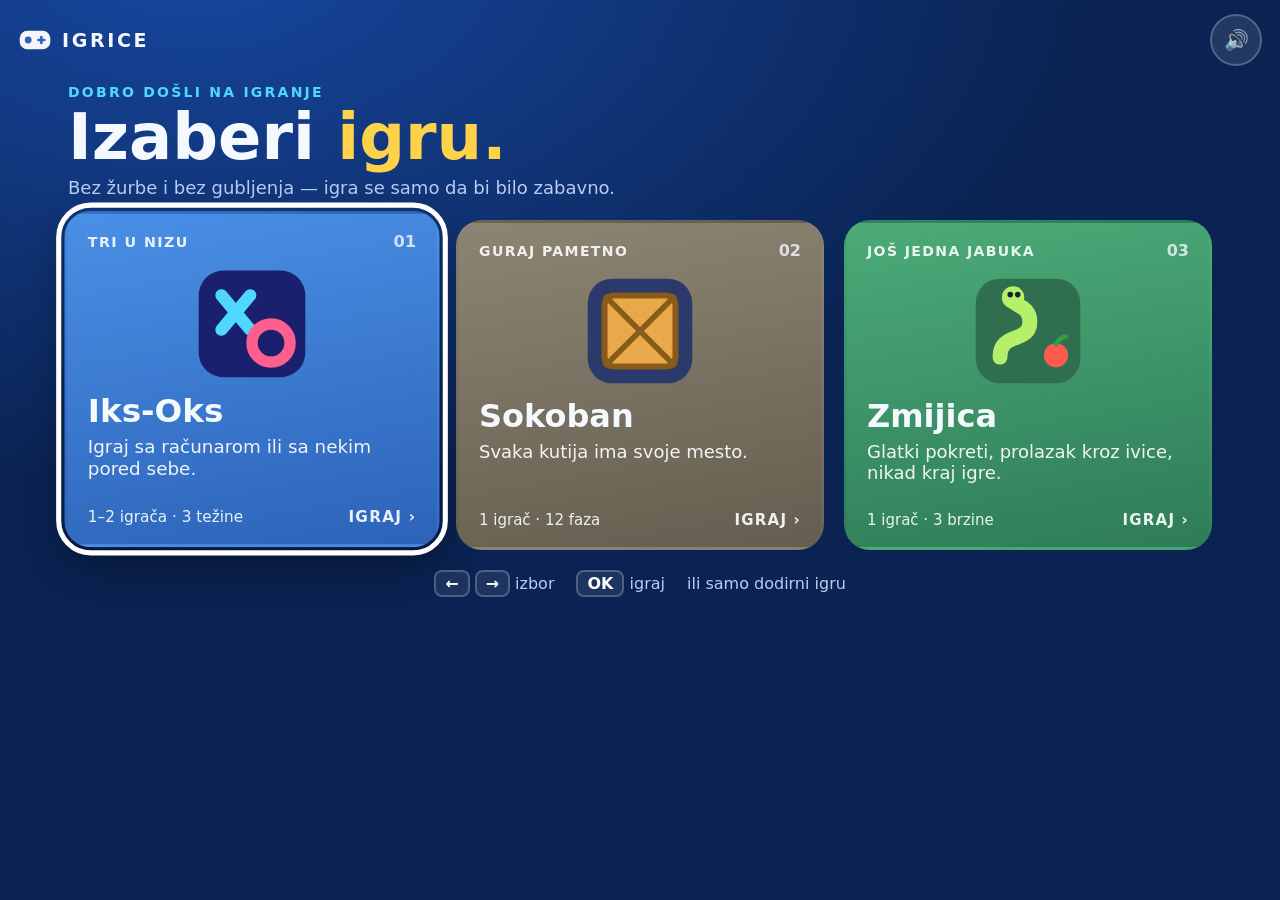
==== igrice/index.html @ b5ca8b9a "Add "igrice" folder with three calm games for kids Index with game picker plus Iks-Oks (1-2 players," ====
<!doctype html>
<html lang="sr-Latn">
<head>
<meta charset="utf-8">
<meta name="viewport" content="width=device-width,initial-scale=1">
<title>Igrice</title>
<link rel="stylesheet" href="common.css">
<style>
  .hero{padding:4px 18px 0;max-width:1180px;width:100%;margin:0 auto}
  .kicker{color:var(--cyan);font-weight:800;letter-spacing:.16em;font-size:14px}
  h1{margin:4px 0 0;font-size:clamp(34px,7vw,64px);line-height:1.05}
  h1 span{color:var(--accent)}
  .sub{color:var(--muted);margin:6px 0 0;font-size:18px}
  .cards{display:grid;grid-template-columns:repeat(3,1fr);gap:20px;max-width:1180px;width:100%;margin:22px auto 0;padding:0 18px}
  a.card{
    color:inherit;text-decoration:none;border-radius:26px;padding:20px 20px 18px;display:flex;flex-direction:column;gap:6px;
    border:3px solid transparent;position:relative;min-height:330px;
    transition:transform .15s,box-shadow .15s;
  }
  a.card:hover,a.card:focus-visible{transform:translateY(-6px) scale(1.02);box-shadow:0 16px 40px rgba(0,0,0,.4)}
  .c1{background:linear-gradient(170deg,#4a90e6,#2c63b8)}
  .c2{background:linear-gradient(170deg,#8d8573,#645e50)}
  .c3{background:linear-gradient(170deg,#4cab78,#2e7c58)}
  .card .tag{font-weight:800;letter-spacing:.1em;font-size:14px;color:rgba(255,255,255,.88)}
  .card .num{position:absolute;right:20px;top:18px;font-weight:800;opacity:.8}
  .card .ico{width:112px;height:112px;margin:10px auto 4px}
  .card h2{margin:0;font-size:32px}
  .card p{margin:0;font-size:18px;color:rgba(255,255,255,.92);flex:1}
  .card .meta{display:flex;justify-content:space-between;align-items:center;font-size:15px;color:rgba(255,255,255,.9);margin-top:8px}
  .card .go{font-weight:800;letter-spacing:.08em}
  .keys{margin:24px auto 0;color:var(--muted);display:flex;gap:22px;justify-content:center;flex-wrap:wrap;font-size:16px}
  kbd{border:2px solid var(--line);border-radius:8px;padding:2px 9px;font:inherit;font-weight:800;color:#fff;background:rgba(255,255,255,.08)}
  @media (max-width:860px){
    .cards{grid-template-columns:1fr;gap:14px}
    a.card{min-height:0;display:grid;grid-template-columns:96px 1fr;column-gap:16px;align-items:center}
    .card .tag,.card h2,.card p,.card .meta{grid-column:2}
    .card .ico{grid-column:1;grid-row:1/5;width:88px;height:88px;margin:0}
    .card .num{display:none}
  }
</style>
</head>
<body>
<header class="top">
  <div class="brand">
    <svg viewBox="0 0 40 40" aria-hidden="true"><rect x="2" y="9" width="36" height="22" rx="9" fill="#fff" opacity=".95"/><circle cx="12" cy="20" r="4" fill="#2c63b8"/><rect x="26" y="15" width="3" height="10" rx="1.5" fill="#2c63b8"/><rect x="22.5" y="18.5" width="10" height="3" rx="1.5" fill="#2c63b8"/></svg>
    IGRICE
  </div>
  <div class="grow"></div>
  <button class="btn round" id="snd" type="button">🔊</button>
</header>

<main>
  <div class="hero">
    <div class="kicker">DOBRO DOŠLI NA IGRANJE</div>
    <h1>Izaberi <span>igru.</span></h1>
    <p class="sub">Bez žurbe i bez gubljenja — igra se samo da bi bilo zabavno.</p>
  </div>

  <nav class="cards" aria-label="Igre">
    <a class="card c1" href="iks-oks.html">
      <span class="tag">TRI U NIZU</span><span class="num">01</span>
      <svg class="ico" viewBox="0 0 120 120" aria-hidden="true">
        <rect x="4" y="4" width="112" height="112" rx="26" fill="#1a1f6e"/>
        <path d="M28 30 L58 66 M58 30 L28 66" stroke="#4fd8ff" stroke-width="13" stroke-linecap="round"/>
        <circle cx="80" cy="80" r="20" fill="none" stroke="#ff5f8f" stroke-width="12"/>
      </svg>
      <h2>Iks-Oks</h2>
      <p>Igraj sa računarom ili sa nekim pored sebe.</p>
      <div class="meta"><span>1–2 igrača · 3 težine</span><span class="go">IGRAJ ›</span></div>
    </a>
    <a class="card c2" href="sokoban.html">
      <span class="tag">GURAJ PAMETNO</span><span class="num">02</span>
      <svg class="ico" viewBox="0 0 120 120" aria-hidden="true">
        <rect x="4" y="4" width="112" height="112" rx="26" fill="#2b3a6b"/>
        <rect x="22" y="22" width="76" height="76" rx="10" fill="#e8a94a" stroke="#8a5a1a" stroke-width="6"/>
        <path d="M22 22 L98 98 M98 22 L22 98" stroke="#8a5a1a" stroke-width="6"/>
        <rect x="22" y="22" width="76" height="76" rx="10" fill="none" stroke="#8a5a1a" stroke-width="6"/>
      </svg>
      <h2>Sokoban</h2>
      <p>Svaka kutija ima svoje mesto.</p>
      <div class="meta"><span>1 igrač · 12 faza</span><span class="go">IGRAJ ›</span></div>
    </a>
    <a class="card c3" href="zmijica.html">
      <span class="tag">JOŠ JEDNA JABUKA</span><span class="num">03</span>
      <svg class="ico" viewBox="0 0 120 120" aria-hidden="true">
        <rect x="4" y="4" width="112" height="112" rx="26" fill="#2f6f4f"/>
        <path d="M30 88 C30 60 62 74 62 50 C62 30 40 34 44 24" fill="none" stroke="#b6f06a" stroke-width="16" stroke-linecap="round"/>
        <circle cx="44" cy="24" r="12" fill="#b6f06a"/><circle cx="41" cy="21" r="3" fill="#123"/><circle cx="49" cy="21" r="3" fill="#123"/>
        <circle cx="90" cy="86" r="13" fill="#ff5a4f"/><path d="M90 74 q5-8 11-8" stroke="#2f9e44" stroke-width="5" fill="none" stroke-linecap="round"/>
      </svg>
      <h2>Zmijica</h2>
      <p>Glatki pokreti, prolazak kroz ivice, nikad kraj igre.</p>
      <div class="meta"><span>1 igrač · 3 brzine</span><span class="go">IGRAJ ›</span></div>
    </a>
  </nav>

  <div class="keys">
    <span><kbd>←</kbd> <kbd>→</kbd> izbor</span>
    <span><kbd>OK</kbd> igraj</span>
    <span>ili samo dodirni igru</span>
  </div>
</main>
<script src="common.js"></script>
<script>
  /* Na početku fokus ide na prvu igru, da daljinski odmah radi. */
  TV.onBack=function(){};
  document.addEventListener('DOMContentLoaded',function(){document.querySelector('a.card').focus({preventScroll:true})});
</script>
</body>
</html>
---- igrice/common.css ----
:root{
  --bg1:#0a2352;--bg2:#1747a0;--ink:#f4f8ff;--muted:#b9cdf0;
  --card:#2f63b8;--accent:#ffd24a;--ok:#5fe08a;--pink:#ff7aa8;--cyan:#4fd8ff;
  --panel:rgba(255,255,255,.1);--line:rgba(255,255,255,.22);
}
*{box-sizing:border-box;-webkit-tap-highlight-color:transparent}
html,body{margin:0;min-height:100%}
body{
  background:radial-gradient(1300px 760px at 15% -5%,var(--bg2),var(--bg1) 70%) fixed;
  color:var(--ink);
  font-family:"Trebuchet MS","Segoe UI",system-ui,-apple-system,sans-serif;
  min-height:100vh;display:flex;flex-direction:column;overflow-x:hidden;
}
.top{display:flex;align-items:center;gap:12px;padding:14px 18px;flex-wrap:wrap}
.brand{font-weight:800;letter-spacing:.14em;font-size:clamp(14px,2.2vw,19px);display:flex;align-items:center;gap:10px}
.brand svg{width:34px;height:34px}
.grow{flex:1}
.btn{
  appearance:none;border:2px solid var(--line);background:var(--panel);color:var(--ink);
  font:inherit;font-weight:700;font-size:clamp(16px,2.4vw,20px);
  min-height:52px;padding:10px 20px;border-radius:16px;cursor:pointer;
  display:inline-flex;align-items:center;justify-content:center;gap:8px;text-decoration:none;
  transition:transform .08s,background .15s,border-color .15s;
}
.btn:hover{background:rgba(255,255,255,.18)}
.btn:active{transform:scale(.96)}
.btn.primary{background:var(--accent);color:#2a2100;border-color:#ffe48a}
.btn.primary:hover{background:#ffdf73}
.btn[aria-pressed="true"]{background:#fff;color:#0d2d66;border-color:#fff}
.btn.round{min-width:52px;padding:10px;border-radius:50%}
.btn:focus-visible,a.card:focus-visible,.cell:focus-visible,.lvl:focus-visible{
  outline:5px solid #fff;outline-offset:3px;box-shadow:0 0 0 9px rgba(255,210,74,.55);
}
.sr{position:absolute;width:1px;height:1px;overflow:hidden;clip:rect(0 0 0 0)}
.chips{display:flex;gap:8px;flex-wrap:wrap;align-items:center}
.chips .lbl{color:var(--muted);font-weight:700;margin-right:4px}
.page{flex:1;display:flex;flex-direction:column;align-items:center;gap:14px;padding:6px 16px 28px}
.status{
  font-size:clamp(20px,3.4vw,30px);font-weight:800;text-align:center;min-height:1.4em;
}
.overlay{
  position:fixed;inset:0;background:rgba(5,16,40,.78);display:flex;align-items:center;justify-content:center;
  padding:18px;z-index:20;
}
.overlay[hidden]{display:none}
.sheet{
  background:linear-gradient(180deg,#24539f,#143b7c);border:2px solid var(--line);border-radius:26px;
  padding:24px;max-width:560px;width:100%;display:flex;flex-direction:column;gap:14px;align-items:stretch;
  box-shadow:0 20px 60px rgba(0,0,0,.45);max-height:94vh;overflow:auto;
}
.sheet h2{margin:0;text-align:center;font-size:clamp(24px,4vw,34px)}
.sheet p{margin:0;text-align:center;color:var(--muted);font-size:18px}
.hint{color:var(--muted);font-size:15px;text-align:center}
.pop{animation:pop .28s ease-out}
@keyframes pop{0%{transform:scale(.4);opacity:0}70%{transform:scale(1.12)}100%{transform:scale(1);opacity:1}}
@media (prefers-reduced-motion:reduce){*{animation:none!important;transition:none!important}}
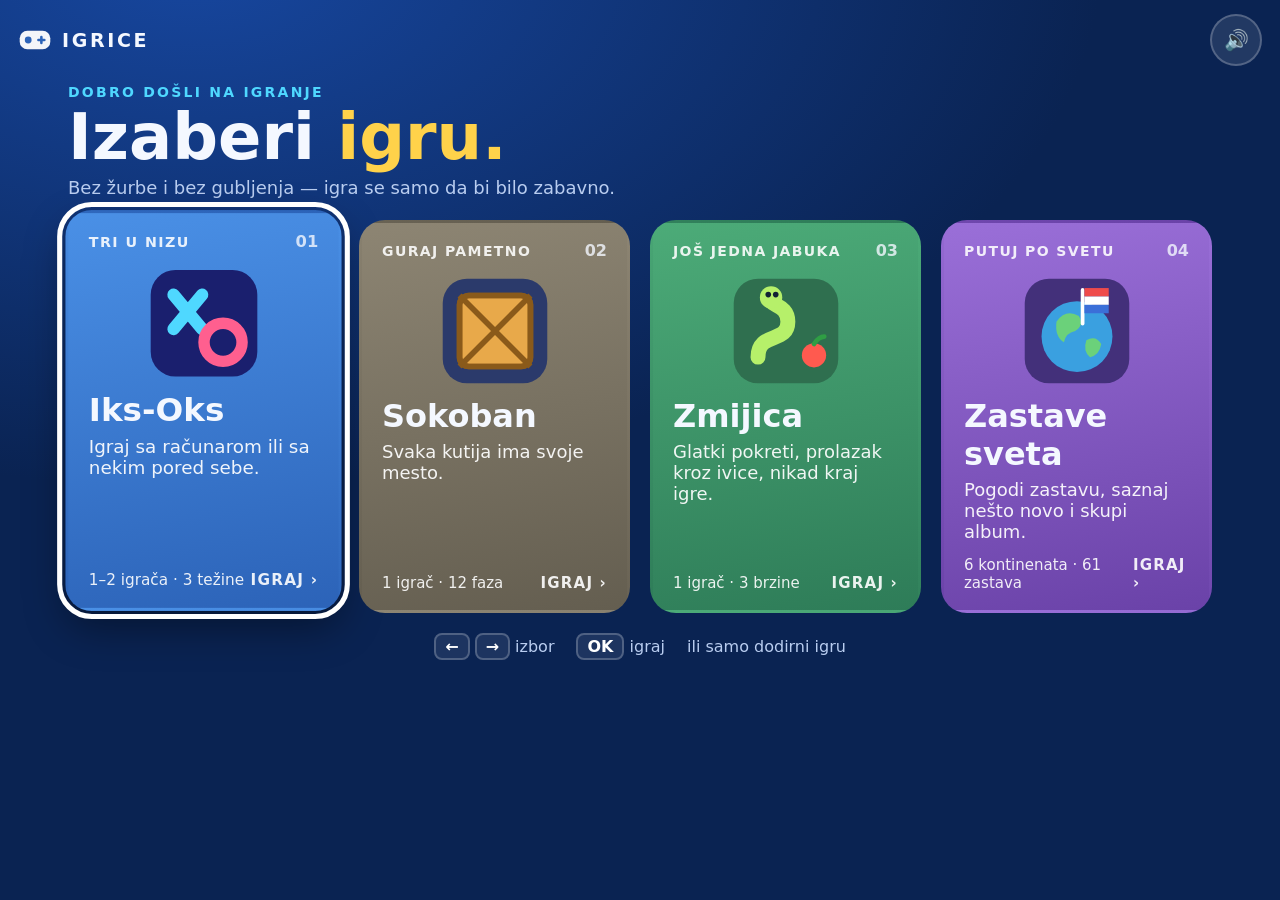
==== commit 6fdf96b9: "Add "Zastave sveta" flag quiz (61 flags, 6 continents) Hand-drawn SVG flags, three question types (n" ====
--- a/igrice/index.html
+++ b/igrice/index.html
@@ -11,7 +11,7 @@
   h1{margin:4px 0 0;font-size:clamp(34px,7vw,64px);line-height:1.05}
   h1 span{color:var(--accent)}
   .sub{color:var(--muted);margin:6px 0 0;font-size:18px}
-  .cards{display:grid;grid-template-columns:repeat(3,1fr);gap:20px;max-width:1180px;width:100%;margin:22px auto 0;padding:0 18px}
+  .cards{display:grid;grid-template-columns:repeat(auto-fit,minmax(250px,1fr));gap:20px;max-width:1180px;width:100%;margin:22px auto 0;padding:0 18px}
   a.card{
     color:inherit;text-decoration:none;border-radius:26px;padding:20px 20px 18px;display:flex;flex-direction:column;gap:6px;
     border:3px solid transparent;position:relative;min-height:330px;
@@ -21,6 +21,7 @@
   .c1{background:linear-gradient(170deg,#4a90e6,#2c63b8)}
   .c2{background:linear-gradient(170deg,#8d8573,#645e50)}
   .c3{background:linear-gradient(170deg,#4cab78,#2e7c58)}
+  .c4{background:linear-gradient(170deg,#9a6fd8,#6a42a8)}
   .card .tag{font-weight:800;letter-spacing:.1em;font-size:14px;color:rgba(255,255,255,.88)}
   .card .num{position:absolute;right:20px;top:18px;font-weight:800;opacity:.8}
   .card .ico{width:112px;height:112px;margin:10px auto 4px}
@@ -92,6 +93,19 @@
       <p>Glatki pokreti, prolazak kroz ivice, nikad kraj igre.</p>
       <div class="meta"><span>1 igrač · 3 brzine</span><span class="go">IGRAJ ›</span></div>
     </a>
+    <a class="card c4" href="zastave.html">
+      <span class="tag">PUTUJ PO SVETU</span><span class="num">04</span>
+      <svg class="ico" viewBox="0 0 120 120" aria-hidden="true">
+        <rect x="4" y="4" width="112" height="112" rx="26" fill="#43307a"/>
+        <circle cx="60" cy="66" r="38" fill="#3aa0e0"/>
+        <path d="M38,50 q10,-14 24,-6 q6,10 -4,16 q-10,2 -12,12 q-10,-6 -8,-22z M70,70 q10,-6 16,4 q-2,12 -12,14 q-8,-6 -4,-18z" fill="#6bd17a"/>
+        <rect x="64" y="14" width="4" height="40" rx="2" fill="#fff"/>
+        <rect x="68" y="14" width="26" height="9" fill="#ef4b4b"/><rect x="68" y="23" width="26" height="9" fill="#fff"/><rect x="68" y="32" width="26" height="9" fill="#3b6fd8"/>
+      </svg>
+      <h2>Zastave sveta</h2>
+      <p>Pogodi zastavu, saznaj nešto novo i skupi album.</p>
+      <div class="meta"><span>6 kontinenata · 61 zastava</span><span class="go">IGRAJ ›</span></div>
+    </a>
   </nav>
 
   <div class="keys">
--- a/igrice/common.css
+++ b/igrice/common.css
@@ -4,6 +4,7 @@
   --panel:rgba(255,255,255,.1);--line:rgba(255,255,255,.22);
 }
 *{box-sizing:border-box;-webkit-tap-highlight-color:transparent}
+html{background:#0a2352}
 html,body{margin:0;min-height:100%}
 body{
   background:radial-gradient(1300px 760px at 15% -5%,var(--bg2),var(--bg1) 70%) fixed;
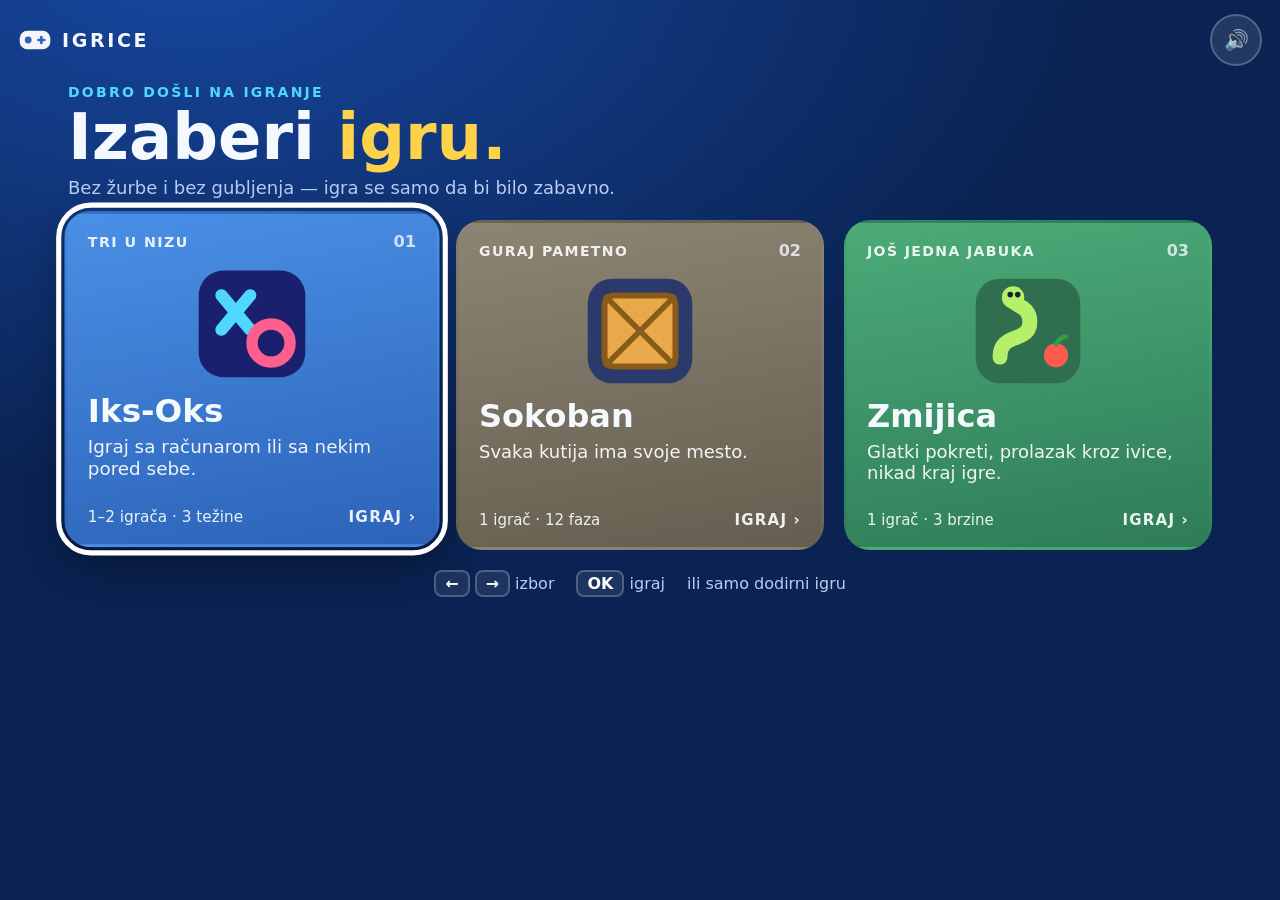
==== commit e9dc52ab: "Remove the flag quiz (zastave) from igrice Reverts the "Zastave sveta" addition on request; it stays" ====
--- a/igrice/index.html
+++ b/igrice/index.html
@@ -11,7 +11,7 @@
   h1{margin:4px 0 0;font-size:clamp(34px,7vw,64px);line-height:1.05}
   h1 span{color:var(--accent)}
   .sub{color:var(--muted);margin:6px 0 0;font-size:18px}
-  .cards{display:grid;grid-template-columns:repeat(auto-fit,minmax(250px,1fr));gap:20px;max-width:1180px;width:100%;margin:22px auto 0;padding:0 18px}
+  .cards{display:grid;grid-template-columns:repeat(3,1fr);gap:20px;max-width:1180px;width:100%;margin:22px auto 0;padding:0 18px}
   a.card{
     color:inherit;text-decoration:none;border-radius:26px;padding:20px 20px 18px;display:flex;flex-direction:column;gap:6px;
     border:3px solid transparent;position:relative;min-height:330px;
@@ -21,7 +21,6 @@
   .c1{background:linear-gradient(170deg,#4a90e6,#2c63b8)}
   .c2{background:linear-gradient(170deg,#8d8573,#645e50)}
   .c3{background:linear-gradient(170deg,#4cab78,#2e7c58)}
-  .c4{background:linear-gradient(170deg,#9a6fd8,#6a42a8)}
   .card .tag{font-weight:800;letter-spacing:.1em;font-size:14px;color:rgba(255,255,255,.88)}
   .card .num{position:absolute;right:20px;top:18px;font-weight:800;opacity:.8}
   .card .ico{width:112px;height:112px;margin:10px auto 4px}
@@ -93,19 +92,6 @@
       <p>Glatki pokreti, prolazak kroz ivice, nikad kraj igre.</p>
       <div class="meta"><span>1 igrač · 3 brzine</span><span class="go">IGRAJ ›</span></div>
     </a>
-    <a class="card c4" href="zastave.html">
-      <span class="tag">PUTUJ PO SVETU</span><span class="num">04</span>
-      <svg class="ico" viewBox="0 0 120 120" aria-hidden="true">
-        <rect x="4" y="4" width="112" height="112" rx="26" fill="#43307a"/>
-        <circle cx="60" cy="66" r="38" fill="#3aa0e0"/>
-        <path d="M38,50 q10,-14 24,-6 q6,10 -4,16 q-10,2 -12,12 q-10,-6 -8,-22z M70,70 q10,-6 16,4 q-2,12 -12,14 q-8,-6 -4,-18z" fill="#6bd17a"/>
-        <rect x="64" y="14" width="4" height="40" rx="2" fill="#fff"/>
-        <rect x="68" y="14" width="26" height="9" fill="#ef4b4b"/><rect x="68" y="23" width="26" height="9" fill="#fff"/><rect x="68" y="32" width="26" height="9" fill="#3b6fd8"/>
-      </svg>
-      <h2>Zastave sveta</h2>
-      <p>Pogodi zastavu, saznaj nešto novo i skupi album.</p>
-      <div class="meta"><span>6 kontinenata · 61 zastava</span><span class="go">IGRAJ ›</span></div>
-    </a>
   </nav>
 
   <div class="keys">
--- a/igrice/common.css
+++ b/igrice/common.css
@@ -4,7 +4,6 @@
   --panel:rgba(255,255,255,.1);--line:rgba(255,255,255,.22);
 }
 *{box-sizing:border-box;-webkit-tap-highlight-color:transparent}
-html{background:#0a2352}
 html,body{margin:0;min-height:100%}
 body{
   background:radial-gradient(1300px 760px at 15% -5%,var(--bg2),var(--bg1) 70%) fixed;
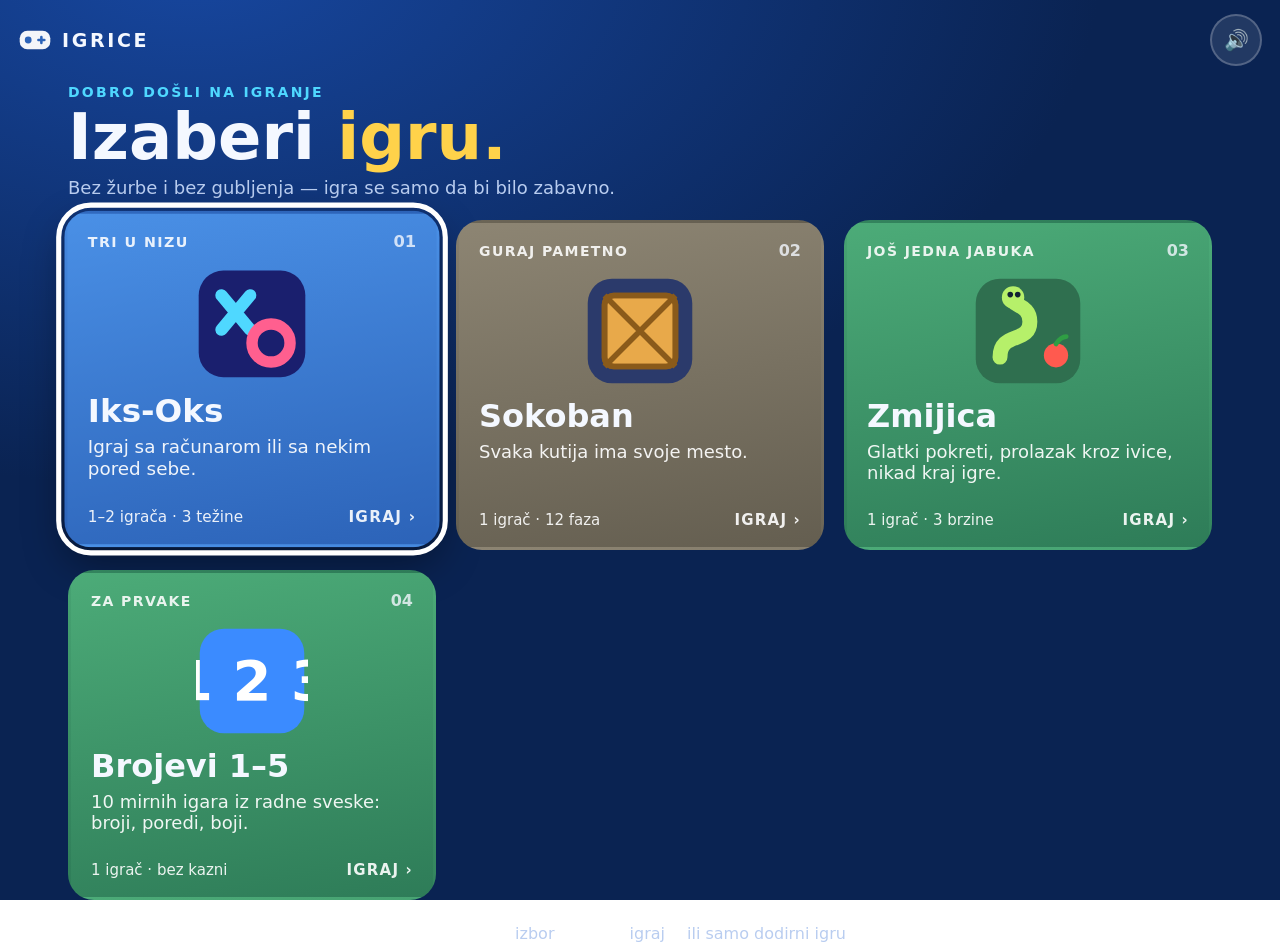
==== commit 372c8349: "Add Brojevi 1-5: 10 mirnih igara po radnoj svesci za prvaka Co-Authored-By: Claude Sonnet 5.5 <norep" ====
--- a/igrice/index.html
+++ b/igrice/index.html
@@ -92,6 +92,16 @@
       <p>Glatki pokreti, prolazak kroz ivice, nikad kraj igre.</p>
       <div class="meta"><span>1 igrač · 3 brzine</span><span class="go">IGRAJ ›</span></div>
     </a>
+    <a class="card c3" href="brojevi.html">
+      <span class="tag">ZA PRVAKE</span><span class="num">04</span>
+      <svg class="ico" viewBox="0 0 120 120" aria-hidden="true">
+        <rect x="4" y="4" width="112" height="112" rx="26" fill="#3b8bff"/>
+        <text x="60" y="80" font-size="60" font-weight="bold" text-anchor="middle" fill="#fff">1 2 3</text>
+      </svg>
+      <h2>Brojevi 1–5</h2>
+      <p>10 mirnih igara iz radne sveske: broji, poredi, boji.</p>
+      <div class="meta"><span>1 igrač · bez kazni</span><span class="go">IGRAJ ›</span></div>
+    </a>
   </nav>
 
   <div class="keys">
